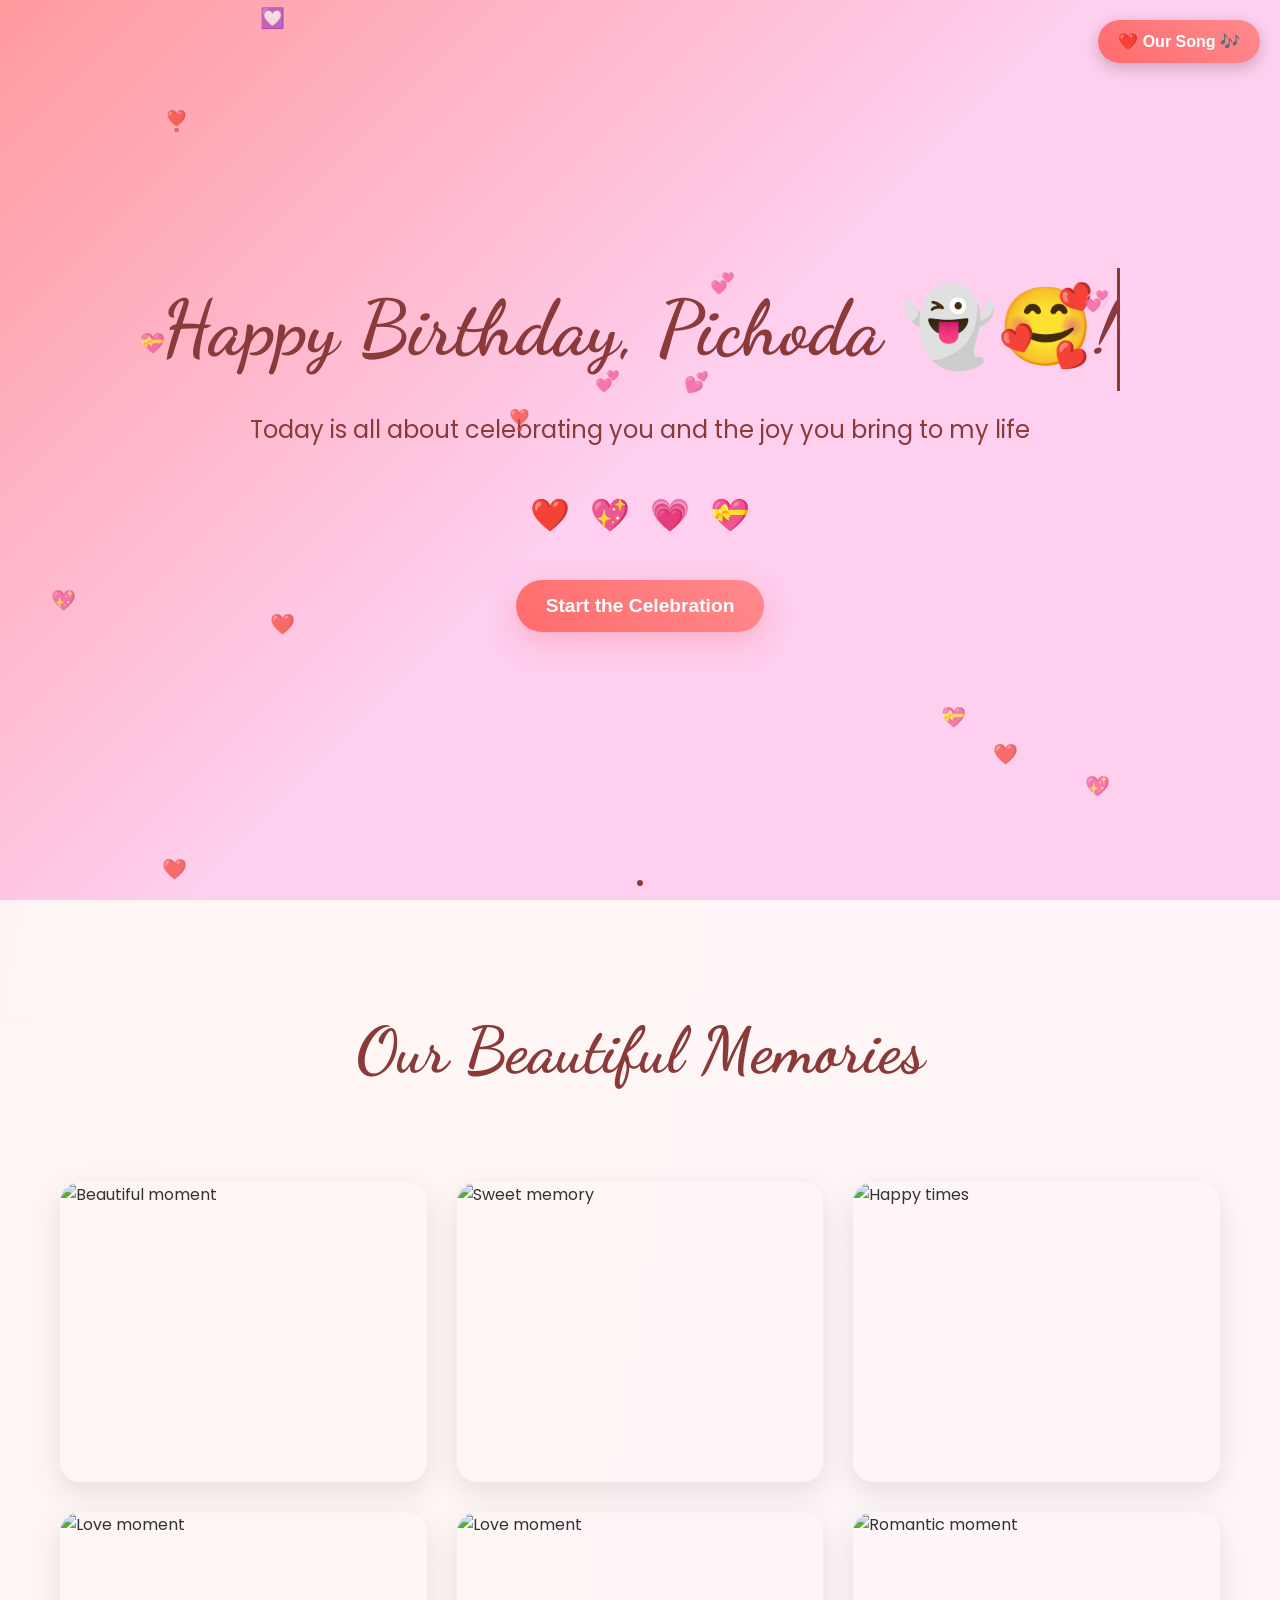
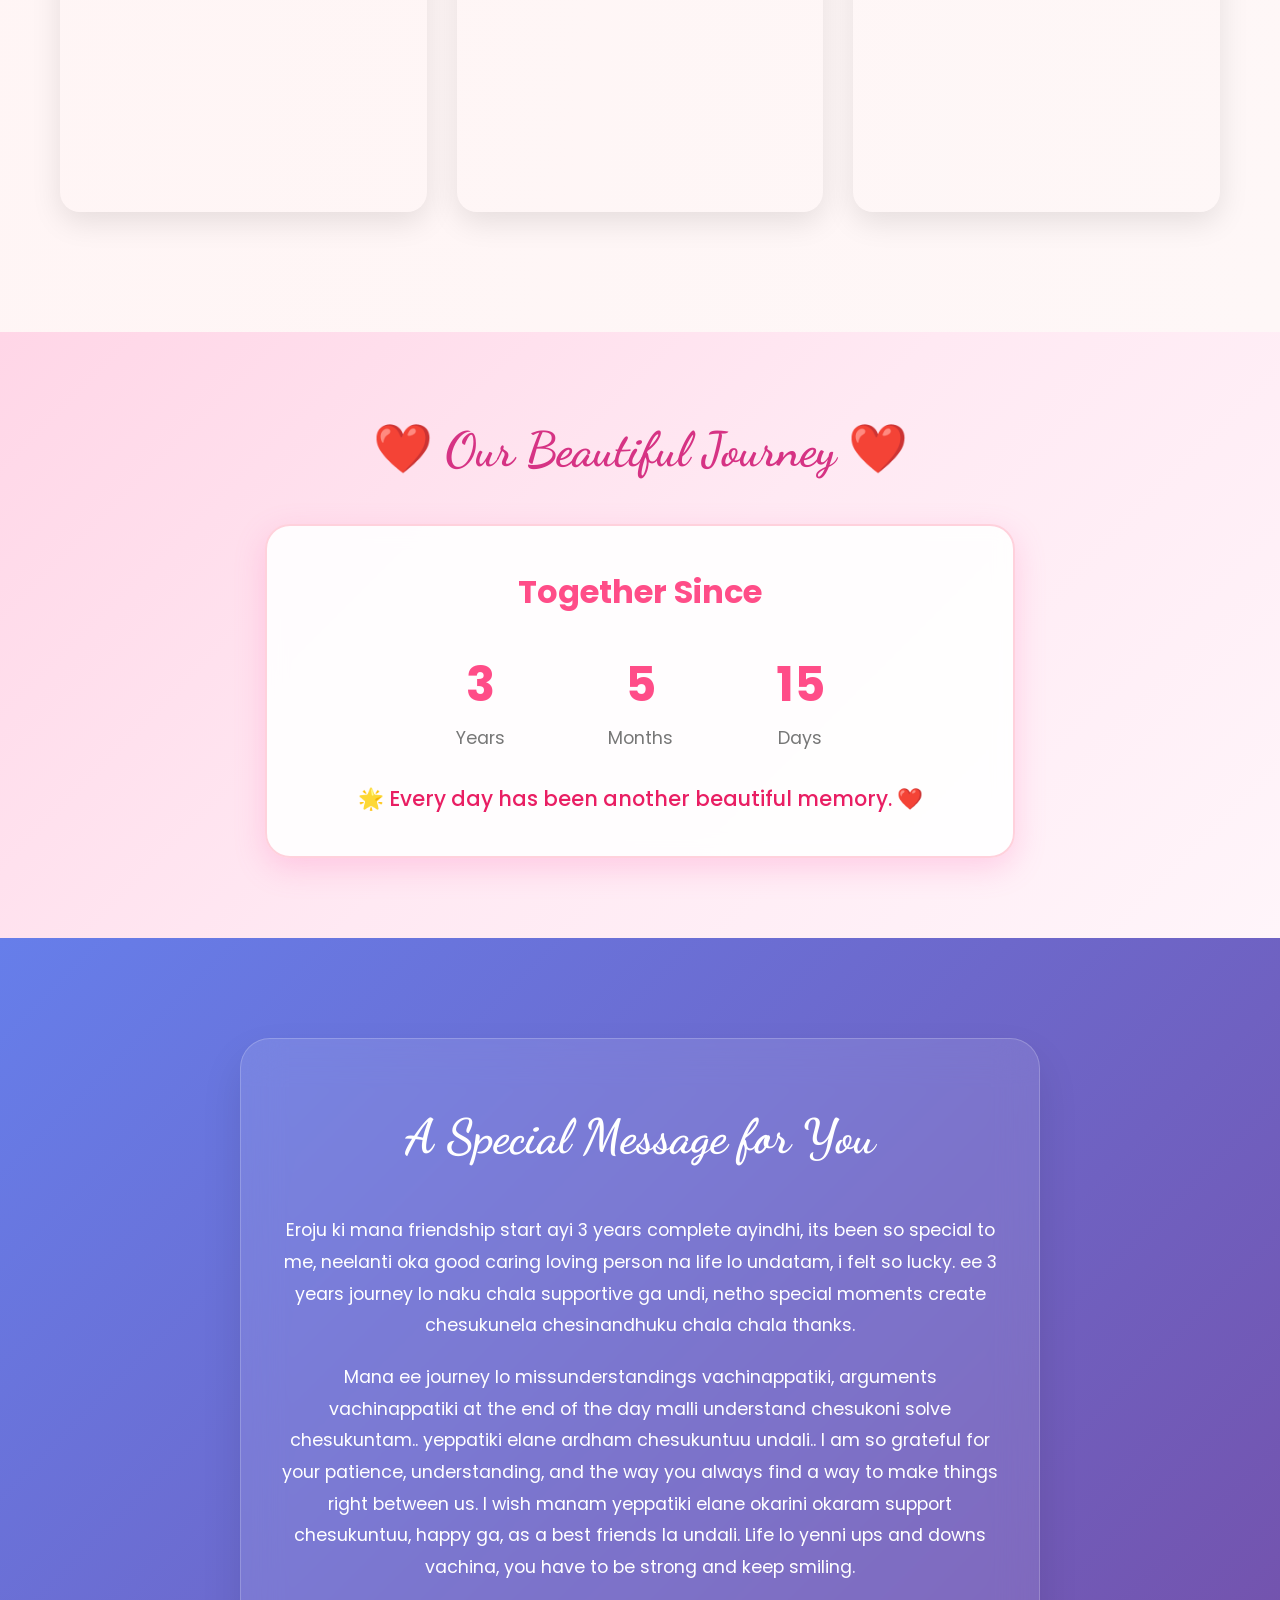
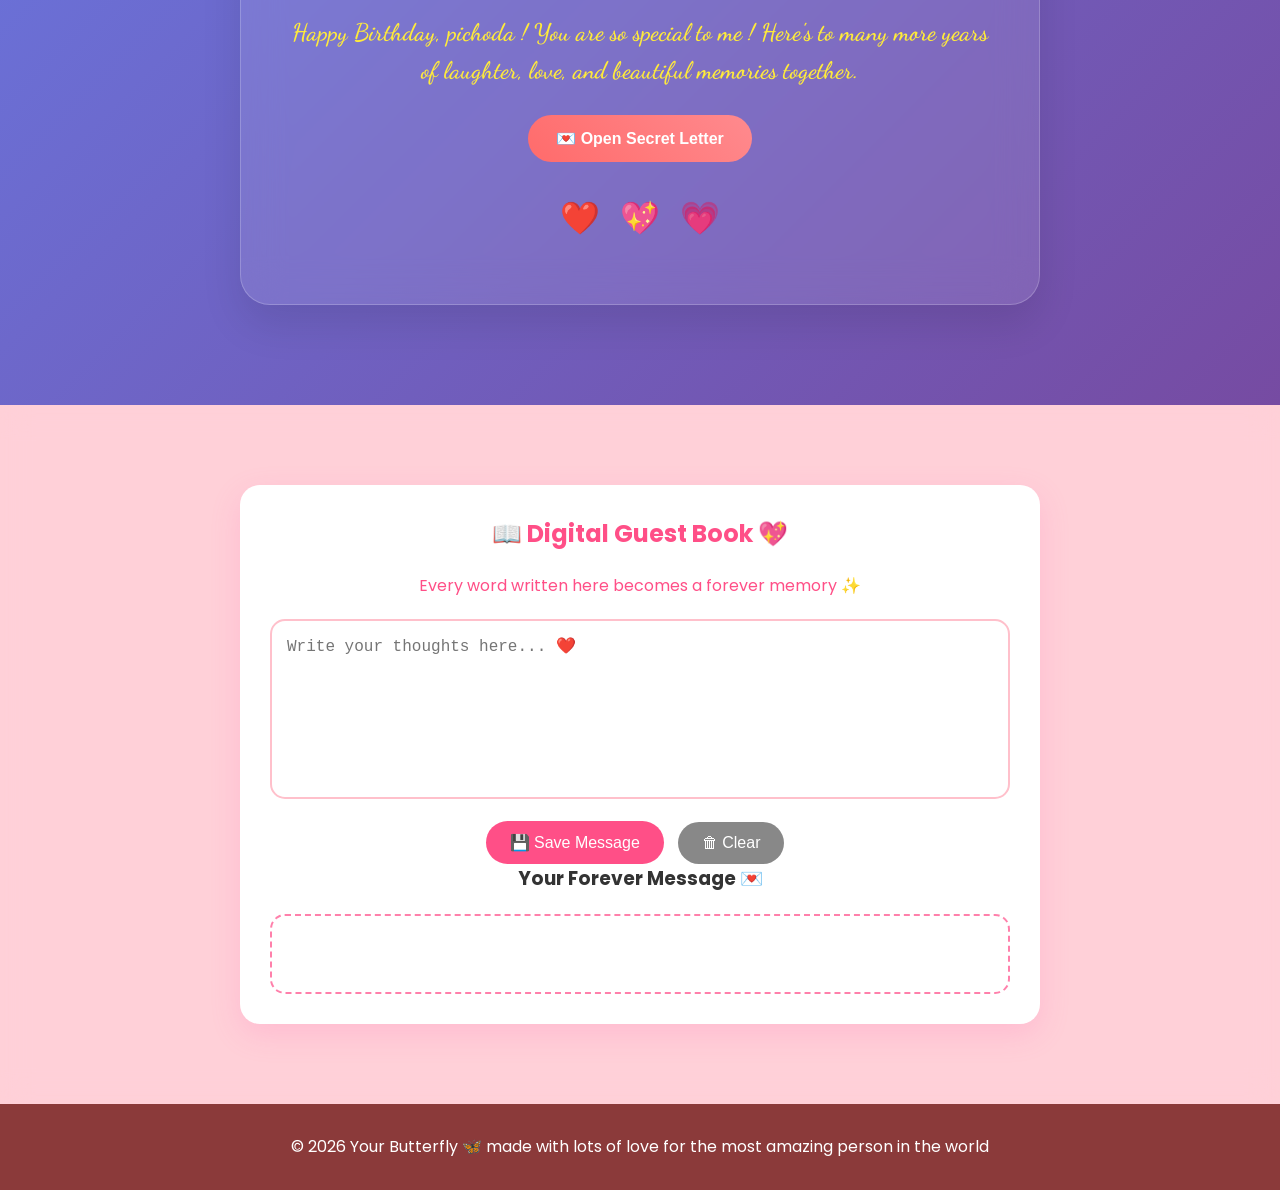
==== index.html @ 1376d2f2 "Update index.html" ====
<!DOCTYPE html>
<html lang="en">

<head>
   <meta charset="UTF-8">
   <meta name="viewport" content="width=device-width, initial-scale=1.0">
   
   <title>Happy Birthday</title>
   <link rel="stylesheet" href="styles.css">
   <link
        href="https://fonts.googleapis.com/css2?family=Dancing+Script:wght@400;600;700&family=Poppins:wght@300;400;500; 600;700&display=swap"
        rel="stylesheet">
        <link rel="icon" href="adwaitlogo.jpg" type="image/jpg">
</head>

<body>
    <!-- Floating Background Particles -->
    <div class="particles" id="particles"></div>

    <!-- Hero Section -->
    <section class="hero" id="hero">
        <div class="hero-content">
            <h1 class="typewriter" id="typewriter">Happy Birthday, Pichoda 👻🥰!</h1>
            <p class="subtitle fade-in">Today is all about celebrating you and the joy you bring to my life</p>
            <div class="floating-hearts">
                <div class="heart">❤️</div>
                <div class="heart">💖</div>
                <div class="heart">💗</div>
                <div class="heart">💝</div>
            </div>
            <button class="cta-button" onclick="scrollToSection('gallery')">
                Start the Celebration
            </button>
        </div>
        <div class="scroll-indicator">
            <div class="scroll-arrow"></div>
        </div>
    </section>

    <!-- Photo Gallery Section -->
    <section class="gallery-section" id="gallery">
        <div class="container">
            <h2 class="section-title">Our Beautiful Memories</h2>
            <div class="gallery-grid">
                <div class="photo-card" data-aos="fade-up" data-delay="100">
                    <div class="photo-container">
                        <img src="images/image_7.png" 
                             alt="Beautiful moment">
                        <div class="photo-overlay">
                            <div class="photo-caption">First Birthday wish and the way our friendship was started 🐵🤍</div>
                            <button class="like-btn" onclick="toggleLike(this)">
                                <span class="heart-icon">🤍</span>
                            </button>
                        </div>
                    </div>
                </div>
                
                <div class="photo-card" data-aos="fade-up" data-delay="200">
                    <div class="photo-container">
                        <img src="images/image_8.png" 
                             alt="Sweet memory">
                        <div class="photo-overlay">
                            <div class="photo-caption">Favorite Butterscotch ice cream with favorite person 🍨💖</div>
                            <button class="like-btn" onclick="toggleLike(this)">
                                <span class="heart-icon">🤍</span>
                            </button>
                        </div>
                    </div>
                </div>

                <div class="photo-card" data-aos="fade-up" data-delay="300">
                    <div class="photo-container">
                        <img src="images/image_3.jpg"
                             alt="Happy times">
                        <div class="photo-overlay">
                            <div class="photo-caption">Mirror capture 📸</div>
                            <button class="like-btn" onclick="toggleLike(this)">
                                <span class="heart-icon">🤍</span>
                            </button>
                        </div>
                    </div>
                </div>

                <div class="photo-card" data-aos="fade-up" data-delay="400">
                    <div class="photo-container">
                        <img src="images/image_5.jpg"
                             alt="Love moment">
                        <div class="photo-overlay">
                            <div class="photo-caption">Second selfie 📸 cheesy smile 😁</div>
                            <button class="like-btn" onclick="toggleLike(this)">
                                <span class="heart-icon">🤍</span>
                            </button>
                        </div>
                    </div>
                </div>
                
                <div class="photo-card" data-aos="fade-up" data-delay="500">
                    <div class="photo-container">
                        <img src="images/image_2.jpg"
                             alt="Love moment">
                        <div class="photo-overlay">
                            <div class="photo-caption">First selfie with favorite animal 🐾😉</div>
                            <button class="like-btn" onclick="toggleLike(this)">
                                <span class="heart-icon">🤍</span>
                            </button>
                        </div>
                    </div>
                </div>

                <div class="photo-card" data-aos="fade-up" data-delay="600">
                    <div class="photo-container">
                        <img src="images/image_6.jpg"
                             alt="Romantic moment">
                        <div class="photo-overlay">
                            <div class="photo-caption">Beautiful moment together 🌹</div>
                            <button class="like-btn" onclick="toggleLike(this)">
                                <span class="heart-icon">🤍</span>
                            </button>
                        </div>
                    </div>
                </div>
            </div>
        </div>
    </section>
    <section class="together-section">
    <h2>❤️ Our Beautiful Journey ❤️</h2>

    <div class="together-card">
        <h3>Together Since</h3>

        <div class="counter">
            <div>
                <span id="years">0</span>
                <p>Years</p>
            </div>

            <div>
                <span id="months">0</span>
                <p>Months</p>
            </div>

            <div>
                <span id="days">0</span>
                <p>Days</p>
            </div>
        </div>

        <p class="since-text">
            🌟 Every day has been another beautiful memory. ❤️
        </p>
    </div>
    </section>

    <!-- Birthday Message Section -->
    <section class="message-section" id="message">
        <div class="container">
            <div class="message-card">
                <h2 class="message-title">A Special Message for You</h2>
                <div class="message-content">
                    <p class="message-text fade-in-text">
                        Eroju ki mana friendship start ayi 3 years complete ayindhi, its been so special to me,
                        neelanti oka good caring loving person na life lo undatam, i felt so lucky.
                        ee 3 years journey lo naku chala supportive ga undi, netho special moments create chesukunela 
                        chesinandhuku chala chala thanks.
                    </p>
                    <p class="message-text fade-in-text">
                        Mana ee journey lo missunderstandings vachinappatiki, arguments vachinappatiki at the end of the day 
                        malli understand chesukoni solve chesukuntam.. yeppatiki elane ardham chesukuntuu undali..
                         I am so grateful for your patience, understanding, and the way you always find a way to make
                          things right between us. 
                        I wish manam yeppatiki elane okarini okaram support chesukuntuu, happy ga, as a best friends la undali.
                        Life lo yenni ups and downs vachina, you have to be strong and keep smiling.
                    </p>
                    <p class="message-signature fade-in-text">
                        Happy Birthday, pichoda ! You are so special to me ! 
                        Here's to many more years of laughter, love, and beautiful memories
                        together.
                    </p>
                </div>
                <button class="secret-btn"
                    onclick="window.location.href='letter.html'">
                     💌 Open Secret Letter
                </button>
                <div class="message-hearts">
                    <span class="heart-animation">❤️</span>
                    <span class="heart-animation">💖</span>
                    <span class="heart-animation">💗</span>
                </div>
            </div>
        </div>
    </section>
      <section class="guestbook-section">
        <div class="guestbook-card">
            <h2>📖 Digital Guest Book 💖</h2>
            <p style="margin-top:20px; color:#ff4f87;">
               Every word written here becomes a forever memory ✨
            </p>

        <textarea
            id="guestMessage"
            placeholder="Write your thoughts here... ❤️"
        ></textarea>

        <br>

        <button class="save-btn" onclick="saveGuestBook()">
            💾 Save Message
        </button>

        <button class="clear-btn" onclick="clearGuestBook()">
            🗑 Clear
        </button>

        <h3>Your Forever Message 💌</h3>

        <div id="savedMessage"></div>
        </div>
    </section>
    <!-- Footer-->
    <footer class="footer">
        <div class="container">
            <p>&copy; 2026 Your Butterfly 🦋 made with lots of love for the most amazing person in the world</p>
        </div>
    </footer>

    <script src="script.js"></script>
</body>
<!-- Background Music -->
<audio id="birthdaySong" loop>
    <source src="song_1.mp3" type="audio/mpeg">
    Your browser does not support audio.
</audio>

<!-- Music Toggle Button -->
<button id="musicBtn" class="music-btn">
    ❤️ Our Song 🎶
</button>
</html>
---- styles.css ----
body {
    background: pink !important;
}

* {
    margin: 0;
    padding: 0;
    box-sizing: border-box;
}

body {
    font-family: 'Poppins', sans-serif;
    line-height: 1.6;
    color: #333;
    overflow-x: hidden;
    scroll-behavior: smooth;
}

/* Background Particles */
.particles {
    position: fixed;
    top: 0;
    left: 0;
    width: 100%;
    height: 100%;
    pointer-events: none;
    z-index: 1;
}

.particle {
    position: absolute;
    font-size: 20px;
    opacity: 0.7;
    animation: float 6s ease-in-out infinite;
}

@keyframes float {
    
    0%,
    100% {
        transform: translateY(0px) rotate(0deg); 
    }
    25% {
        transform: translateY(-20px) rotate(5deg); 
    }
    50% {
        transform: translateY(-10px) rotate(-5deg); 
    }
    75% {
        transform: translateY(-30px) rotate(3deg); 
    }
}

/* Hero Section */
.hero {
    min-height: 100vh;
    background: linear-gradient(135deg, #ff9a9e 0%, #fecfef 50%, #fecfef 100%);
    display: flex;
    align-items: center;
    justify-content: center;
    position: relative;
    overflow: hidden;
}

.hero-content {
    text-align: center;
    z-index: 2;
    position: relative;
    padding: 0 20px;
}

.typewriter {
    font-family: 'Dancing Script', cursive;
    font-size: clamp(2.5rem, 6vw, 5rem);
    font-weight: 700;
    color: #8b3a3a;
    margin-bottom: 20px;
    white-space: nowrap;
    overflow: hidden;
    border-right: 3px solid #8b3a3a;
    animation: typewriter 4s steps(26)  1s forwards, blink 1s infinite;
    width: 0;
}

@keyframes typewriter {
    to {
        width: 100%;
    }
}

@keyframes blink {
    0%,
    50% {
        border-color: #8b3a3a;
    }

    51%,
    100% {
        border-color: transparent;
    }
}

.subtitle {
    font-size: clamp(1.1rem, 2.5vw, 1.5rem);
    color: #8b3a3a;
    margin-bottom: 40px;
    opacity: 0;
    animation: fadeInUp 1s ease 3s forwards;
}

.floating-hearts {
    display: flex;
    justify-content: center;
    gap: 20px;
    margin: 40px 0;
    opacity: 0;
    animation: fadeInUp 1s ease 4s forwards;
}

.heart {
    font-size: 2rem;
    animation: bounce 1s ease-in-out infinite;
}

.heart:nth-child(1) {
    animation-delay: 0s;
}

.heart:nth-child(2) {
    animation-delay: 0.2s;
}

.heart:nth-child(3) {
    animation-delay: 0.4s;
}

.heart:nth-child(4) {
    animation-delay: 0.6s;
}

.heart:nth-child(5) {
    animation-delay: 0.8s;
}

@keyframes bounce {
    
    0%,
    20%,
    50%,
    80%,
    100% {
        transform: translateY(0);
    }
    40% {
        transform: translateY(-20px);
    }
    60% {
        transform: translateY(-10px);
    }
}

.cta-button {
    background: linear-gradient(45deg, #ff6b6b, #ff8a8e);
    color: #fff;
    border: none;
    padding: 15px 30px;
    font-size: 1.2rem;
    font-weight: 600;
    border-radius: 50px;
    cursor: pointer;
    transition: all 0.3s ease;
    box-shadow: 0 10px 30px rgba(255, 107, 107, 0.3);
    opacity: 0;
    animation: fadeInUp 1s ease 5s forwards;
}

.cta-button:hover {
    transform: translateY(-5px);
    box-shadow: 0 15px 40px rgba(255, 107, 107, 0.4);
    background: linear-gradient(45deg, #ff5555, #ff7777);
}

.scroll-indicator {
    position: absolute;
    bottom: 20px;
    left: 50%;
    transform: translateX(-50%);
    opacity: 0;
    animation: fadeInUp 1s ease 6s forwards;
}

.scroll-arrow::before {
    content: '';
    position: absolute;
    top: 0;
    left: 50%;
    transform: translateX(-50%);
    width: 6px;
    height: 6px;
    background: #8b3a3a;
    border-radius: 50%;
    animation: scrollDot 2s ease-in-out infinite;
}

@keyframes scrollDot {
    0% {
        top: 8px;
        opacity: 1;
    }
    100% {
        top: 32px;
        opacity: 0;
    }
}

/* Gallery Section */
.gallery-section {
    padding: 100px 0;
    background: linear-gradient(100deg, #fff5f5, #fef7f7 100%);
}

.container {
    max-width: 1200px;
    margin: 0 auto;
    padding: 0 20px;
}

.section-title {
    font-family: 'Dancing Script', cursive;
    font-size: clamp(2.5rem, 5vw, 4rem);
    color: #8b3a3a;
    text-align: center;
    margin-bottom: 60px;
    opacity: 0;
    transform: translateY(50px);
    transition: all 0.6s ease;
}

.section-title.aos-animate {
    opacity: 1;
    transform: translateY(0);
}

.gallery-grid {
    display: grid;
    grid-template-columns: repeat(auto-fit, minmax(300px, 1fr));
    gap: 30px;
    padding: 20px 0;
}

.photo-card {
    opacity: 0;
    transform: translateY(50px);
    transition: all 0.6s ease;
    border-radius: 20px;
    overflow: hidden;
    box-shadow: 0 10px 30px rgba(0, 0, 0, 0.1);
}

.photo-card.aos-animate {
    opacity: 1;
    transform: translateY(0);
}

.photo-container {
    position: relative;
    overflow: hidden;
    border-radius: 20px;
    height: 300px;
}

.photo-container img {
    width: 100%;
    height: 100%;
    object-fit: cover;
    transition: transform 0.5s ease;
}

.photo-container:hover img {
    transform: scale(1.1) rotate(20deg);
}

.photo-overlay {
    position: absolute;
    top: 0;
    left: 0;
    right: 0;
    bottom: 0;
    background: linear-gradient(to bottom, transparent 0%, rgba(0, 0, 0, 0.7) 100%);
    display: flex;
    flex-direction: column;
    justify-content: flex-end;
    padding: 20px;
    opacity: 0;
    transition: opacity 0.3s ease;
}

.photo-container:hover .photo-overlay {
    opacity: 1;
}

.photo-caption {
    color: #fff;
    font-size: 1.1rem;
    font-weight: 500;
    margin-bottom: 10px;
    transform: translateY(20px);
    transition: transform 0.3s ease;
}
.photo-container:hover .photo-caption {
    transform: translateY(0);
}

.like-btn {
    background: none;
    border: none;
    color: #fff;
    font-size: 1.5rem;
    cursor: pointer;
    align-self: flex-end;
    transition: transform 0.3s ease;
}

.like-btn:hover {
    transform: scale(1.2);
}

.like-btn.liked .heart-icon {
    color: #ff6b6b;
}

/* message section */
.message-section {
    padding: 100px 0;
    background: linear-gradient(135deg, #667eea 0%, #764ba2 100%);
    color: #fff;
}

.message-card {
    background: rgba(255, 255, 255, 0.1);
    backdrop-filter: blur(20px);
    border-radius: 30px;
    padding: 60px 40px;
    box-shadow: 0 20px 40px rgba(0, 0, 0, 0.1);
    border: 1px solid rgba(255, 255, 255, 0.2);
    text-align: center;
    max-width: 800px;
    margin: 0 auto;
}

.message-title {
    font-family: 'Dancing Script', cursive;
    font-size: clamp(2rem, 4vw, 3rem);
    margin-bottom: 40px;
    color: #fff;
}
    
.message-text {
    font-size: 1.1rem;
    line-height: 1.8;
    margin-bottom: 20px;
    opacity: 0;
    transform: translateY(30px);
    transition: all 0.6s ease;
}

.message-text.fade-in-animate {
    opacity: 1;
    transform: translateY(0);
}

.message-signature {
    font-family: 'Dancing Script', cursive;
    font-size: 1.5rem;
    font-weight: 600;
    margin-top: 30px;
    color: #ffeb3b;
}

.message-hearts {
    margin-top: 30px;
    display: flex;
    justify-content: center;
    gap: 20px;
}

.heart-animation {
    font-size: 2rem;
    animation: heartBeat 1.5s ease-in-out infinite;
}

.heart-animation:nth-child(1) {
    animation-delay: 0s;
}

.heart-animation:nth-child(2) {
    animation-delay: 0.3s;
}

.heart-animation:nth-child(3) {
    animation-delay: 0.6s;
}

@keyframes heartBeat {
    0%,
    100% {
        transform: scale(1);
    }
    25% {
        transform: scale(1.2);
    }
    50% {
        transform: scale(1.1);
    }
}

/* Footer */
.footer {
    background: #8b3a3a;
    color: #fff;
    text-align: center;
    padding: 30px 0;
}

/* Fade In Animation */
.fade-in {
    opacity: 0;
    animation: fadeInUp 1s ease forwards;
}
@keyframes fadeInUp {
    from {
        opacity: 0;
        transform: translateY(30px);
    }
    to {
        opacity: 1;
        transform: translateY(0);
    }
}

/* Responsive */
@media (max-width: 768px) {
    .typewriter {
        white-space: normal;
        border-right: none;
        animation: none;
        width: auto;
    }

    .gallery-grid {
        grid-template-columns: 1fr;
        gap: 20px;
    }

    .photo-container {
        height: 250px;
    }

    .message-card {
        padding: 40px 20px;
        margin: 0 20px;
    }

    .floating-hearts {
        flex-wrap: wrap;
        gap: 10px;
    }

    .heart {
        font-size: 1.5rem;
    }
}

@media (max-width: 480px) {
    .hero-content {
        padding: 0 15px;
    }

    .cta-button {
        padding: 12px 24px;
        font-size: 1rem;
    }

    .section-title {
        margin-bottom: 40px;
    }
}

/* Music Button */
.music-btn {
    position: fixed;
    top: 20px;
    right: 20px;
    z-index: 9999;

    background: linear-gradient(45deg, #ff6b6b, #ff8a8e);
    color: white;
    border: none;
    padding: 12px 20px;
    border-radius: 30px;
    cursor: pointer;
    font-size: 16px;
    font-weight: 600;

    box-shadow: 0 5px 15px rgba(0,0,0,0.2);
    transition: 0.3s;
}

.music-btn:hover {
    transform: scale(1.05);
}

.secret-btn {
    margin-top: 25px;
    padding: 14px 28px;
    border: none;
    border-radius: 50px;
    background: linear-gradient(45deg, #ff6b6b, #ff8a8e);
    color: white;
    font-size: 1rem;
    font-weight: 600;
    cursor: pointer;
    transition: all 0.3s ease;
}

.secret-btn:hover {
    transform: translateY(-3px);
    box-shadow: 0 10px 20px rgba(255, 107, 107, 0.4);
}

.together-section{
    padding:80px 20px;
    background:linear-gradient(135deg,#ffd6e7,#ffe9f3,#fff5fa);
    text-align:center;
}

.together-section h2{
    font-family:'Dancing Script',cursive;
    font-size:3rem;
    color:#d63384;
    margin-bottom:35px;
}

.together-card{
    max-width:750px;
    margin:auto;
    background:rgba(255,255,255,0.9);
    backdrop-filter:blur(10px);
    padding:40px;
    border-radius:25px;
    box-shadow:0 10px 30px rgba(255,105,180,.25);
    border:2px solid #ffd1dc;
}

.together-card h3{
    font-size:2rem;
    color:#ff4d88;
    margin-bottom:30px;
}

.counter{
    display:flex;
    justify-content:center;
    gap:40px;
    flex-wrap:wrap;
}

.counter div{
    min-width:120px;
}

.counter span{
    display:block;
    font-size:3rem;
    font-weight:bold;
    color:#ff4d88;
}

.counter p{
    color:#777;
    font-size:1.1rem;
}

.since-text{
    margin-top:30px;
    font-size:1.3rem;
    color:#e91e63;
    font-weight:500;
}

.guestbook-section{
    padding:80px 20px;
    background:rgba(255,255,255,0.25);
    backdrop-filter: blur(15px);
    border: 1px sloid rgba(255,255,255,0.3);
    display:flex;
    justify-content:center;
}

.guestbook-card{
    max-width:800px;
    width:90%;
    margin: auto;
    background:white;
    padding:30px;
    border-radius:20px;
    text-align:center;
    box-shadow:0 10px 30px rgba(255,105,180,.2);
}

.guestbook-card h2{
    color:#ff4f87;
    margin-bottom:10px;
}

.guestbook-card p{
    color:#666;
}

#guestMessage{
    width:100%;
    height:180px;
    margin-top:20px;
    padding:15px;
    border-radius:15px;
    border:2px solid pink;
    resize:none;
    font-size:16px;
    outline:none;
}

.save-btn,
.clear-btn{
    margin-top:15px;
    padding:12px 24px;
    border:none;
    border-radius:30px;
    cursor:pointer;
    font-size:16px;
    margin-right:10px;
    transition:.3s;
}

.save-btn{
    background:#ff4f87;
    color:white;
}

.save-btn:hover{
    transform:scale(1.05);
}

.clear-btn{
    background:#888;
    color:white;
}

.clear-btn:hover{
    transform:scale(1.05);
}

#savedMessage{
    margin-top:20px;
    background: white;
    border-radius:15px;
    border: 2px dashed #ff80ab;
    padding:20px;
    min-height:80px;
    white-space:pre-wrap;
    color:#ff4081;
    font-size: 18px;
}
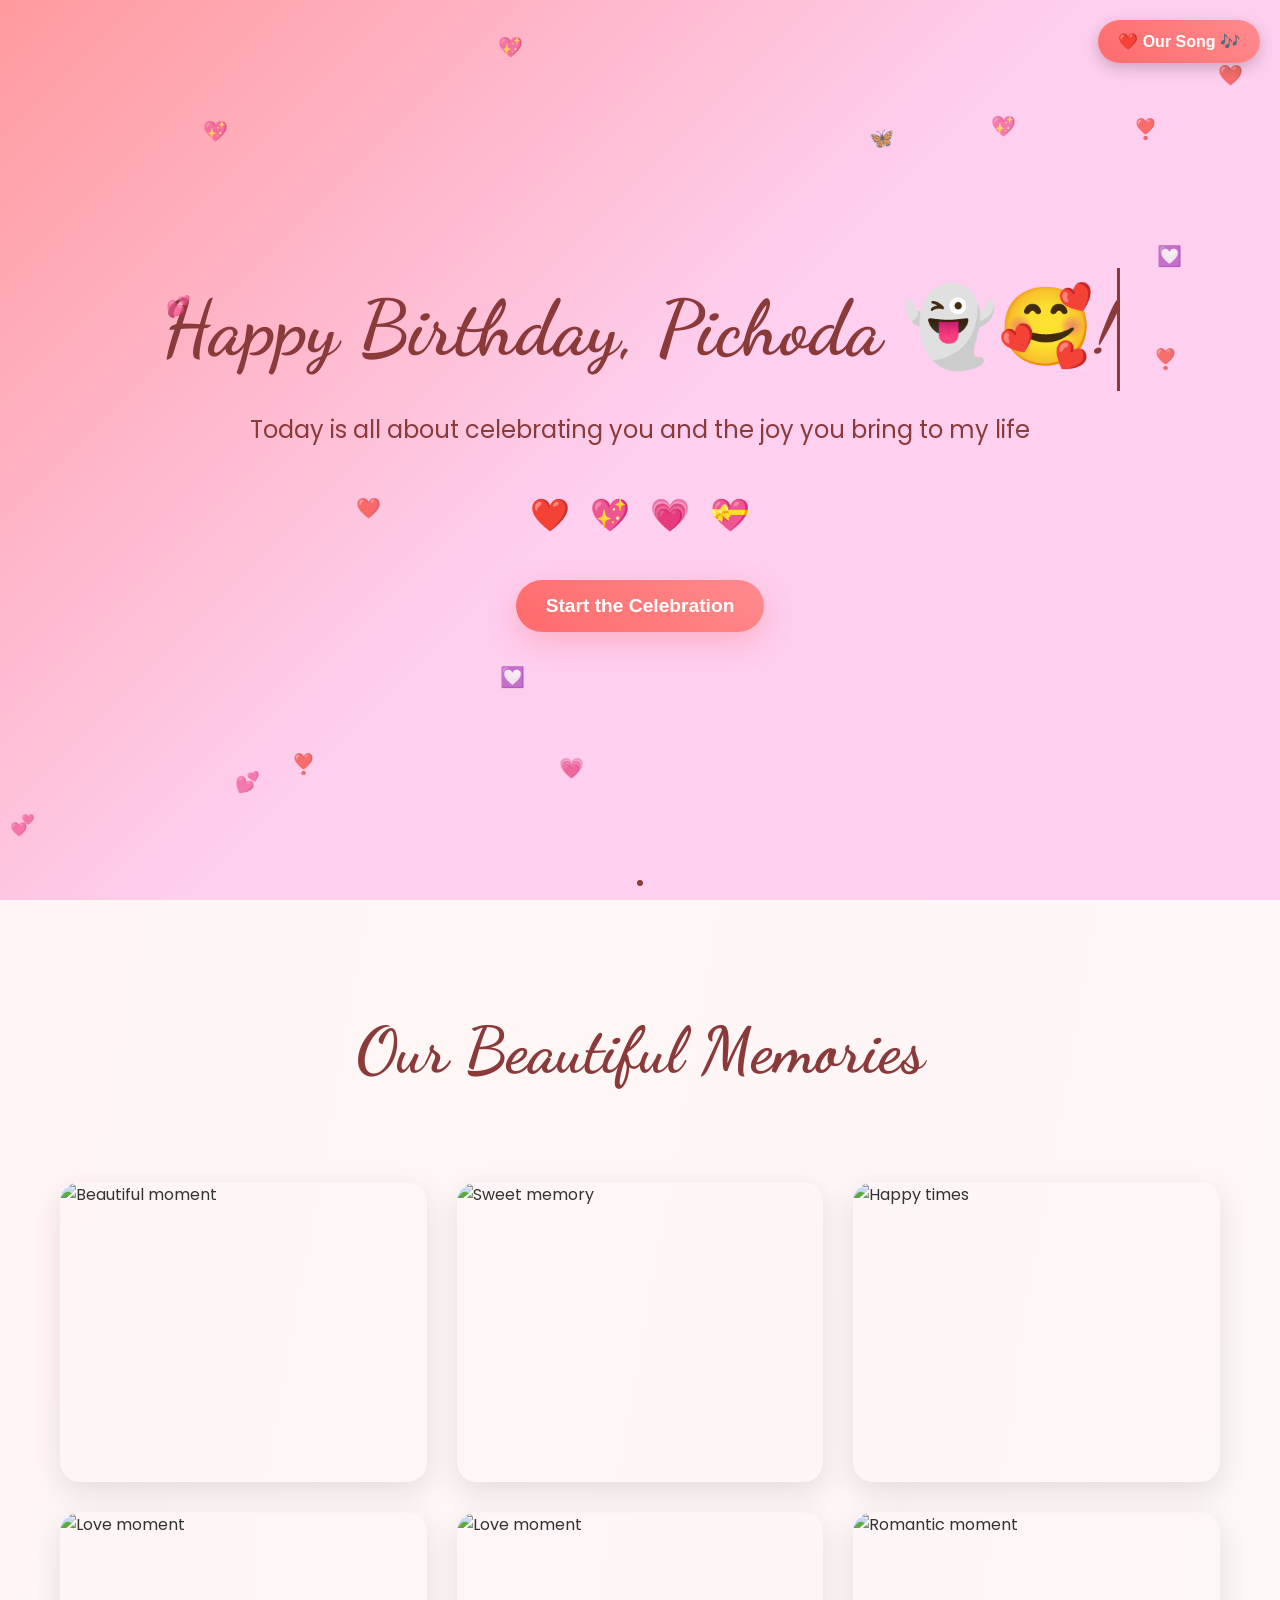
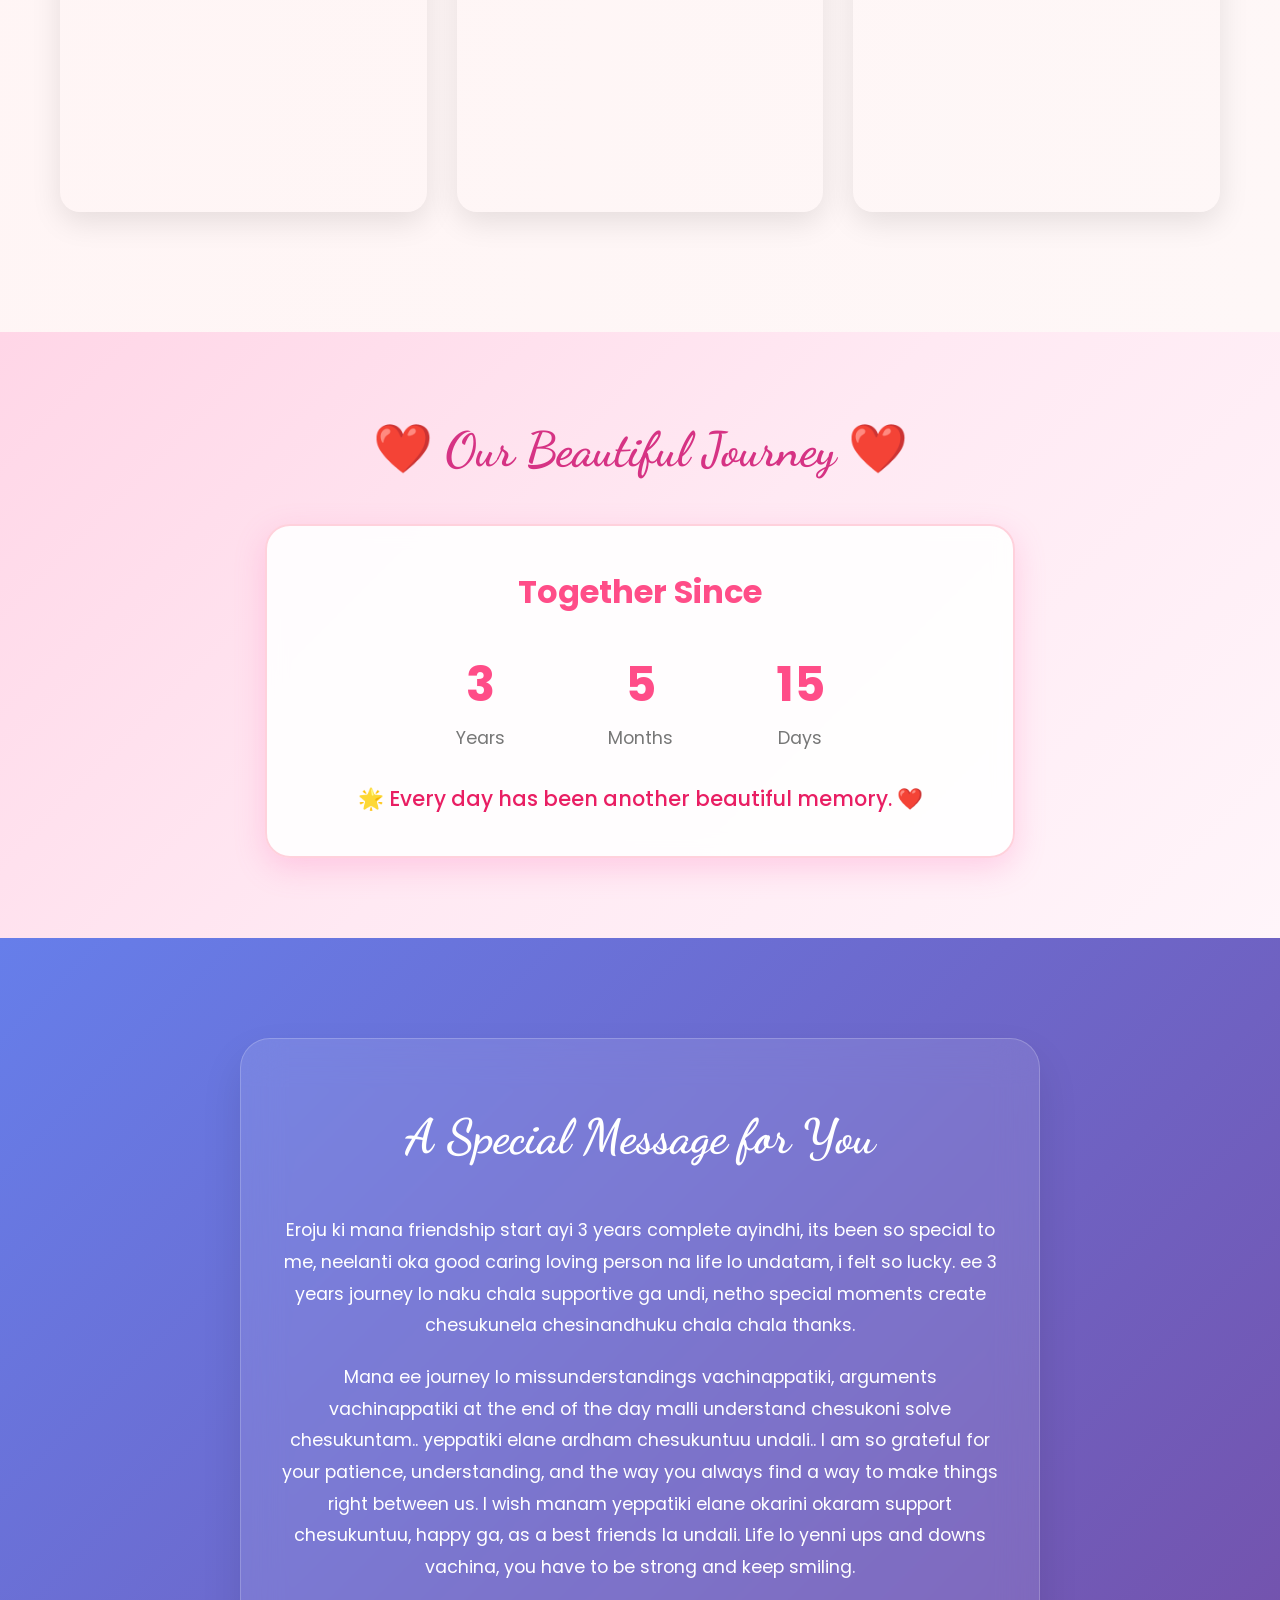
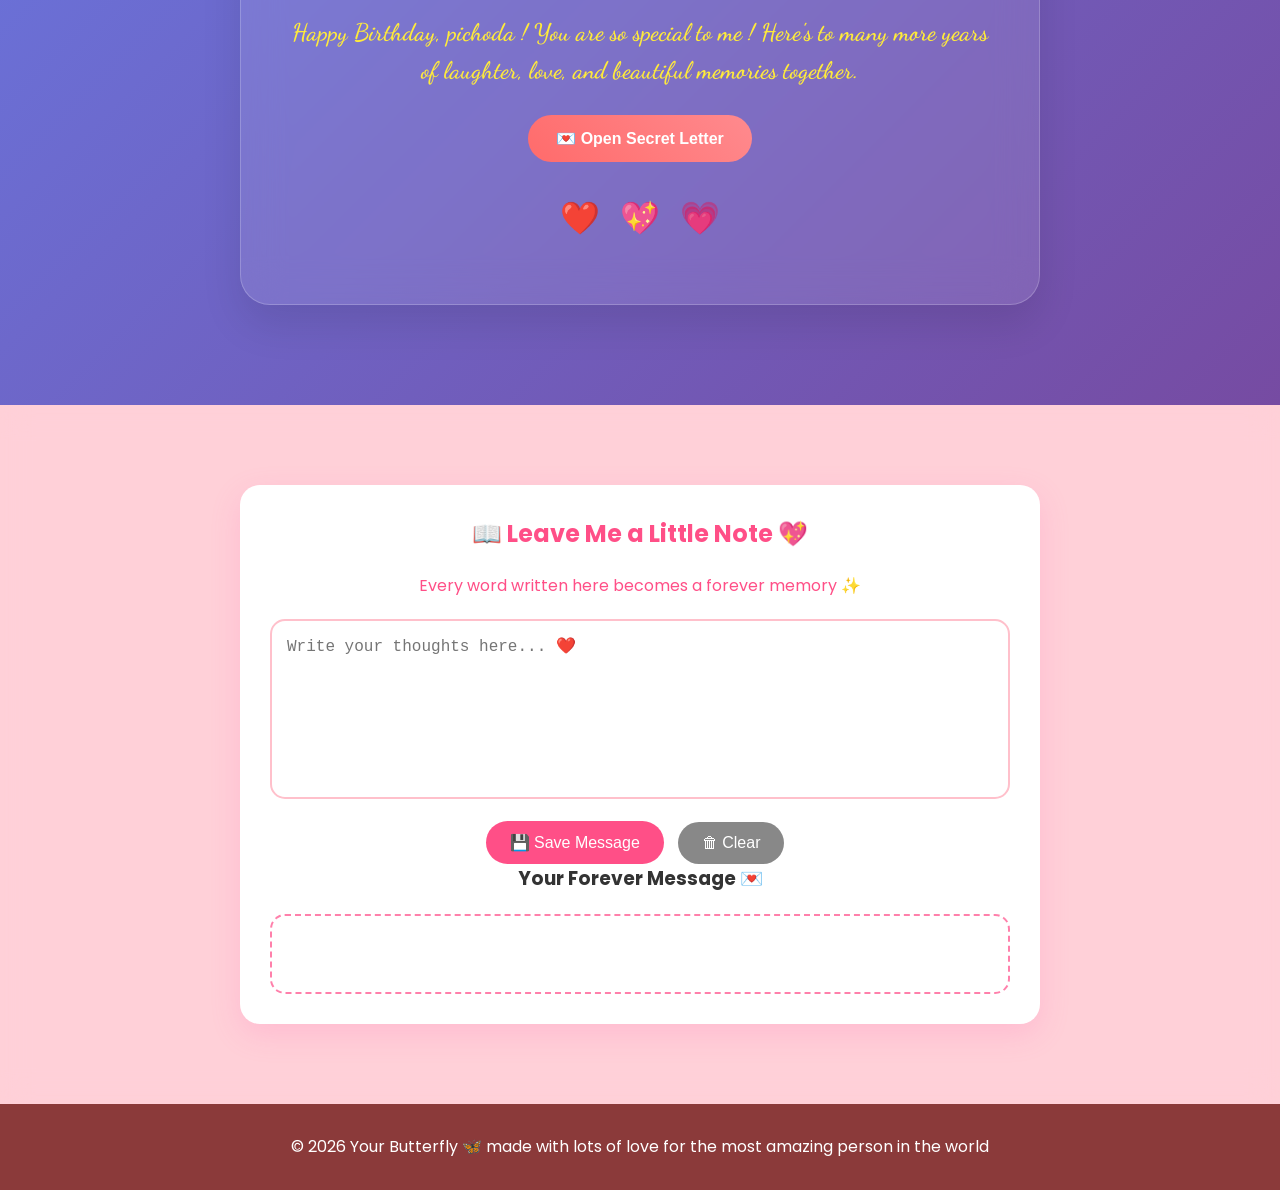
==== commit 76d14379: "Fix HTML formatting and structure" ====
--- a/index.html
+++ b/index.html
@@ -191,7 +191,7 @@
     </section>
       <section class="guestbook-section">
         <div class="guestbook-card">
-            <h2>📖 Digital Guest Book 💖</h2>
+            <h2>📖 Leave Me a Little Note 💖</h2>
             <p style="margin-top:20px; color:#ff4f87;">
                Every word written here becomes a forever memory ✨
             </p>
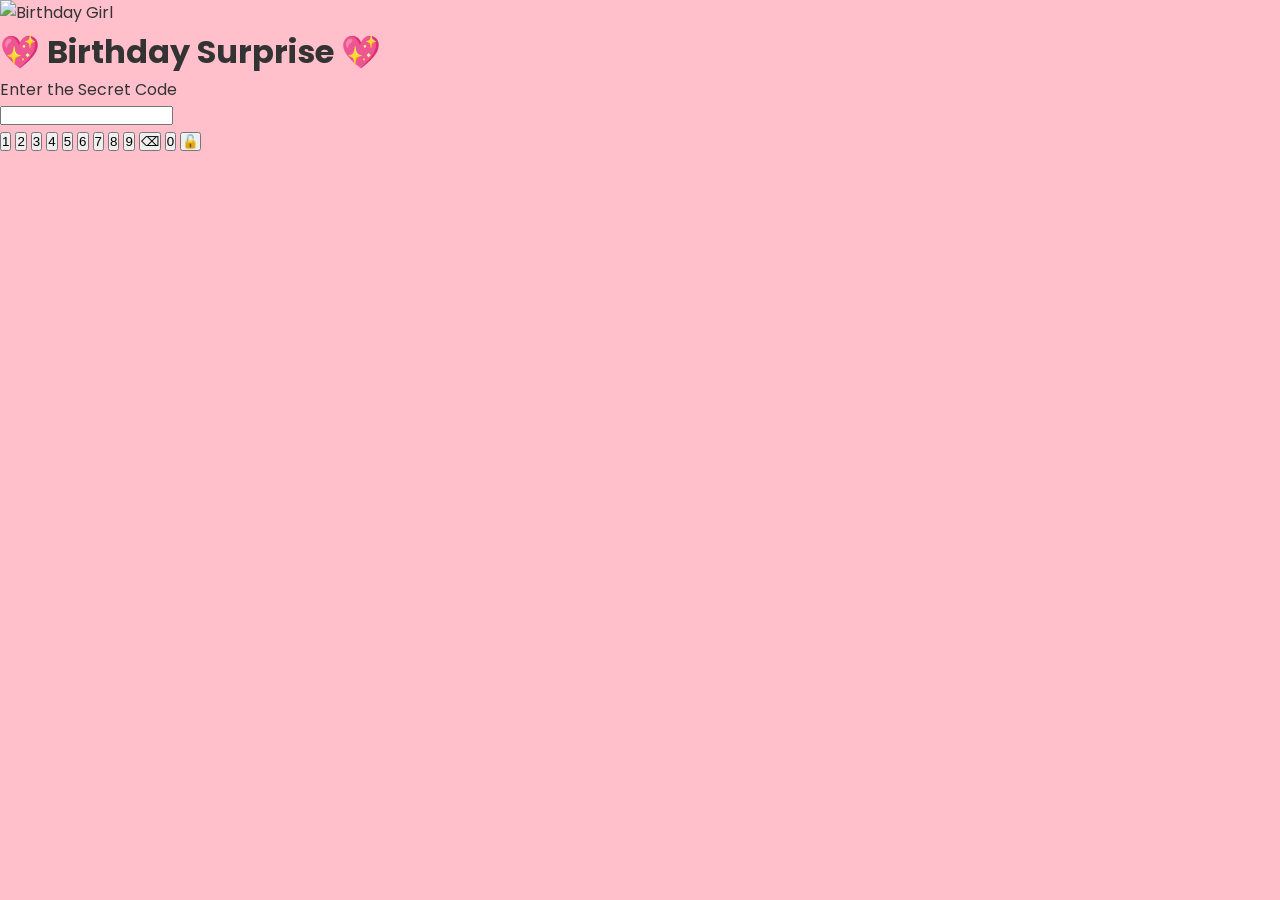
==== commit b67ab40a: "Implement lock screen for birthday surprise Added a lock screen feature with a secret code input for" ====
--- a/index.html
+++ b/index.html
@@ -14,6 +14,50 @@
 </head>
 
 <body>
+   <div id="lockScreen">
+    <!-- Lock Screen Content Here -->
+      <div class="lock-container">
+
+    <div class="lock-photo">
+        <img src="images/image_7.png" alt="Birthday Girl">
+    </div>
+
+    <div class="lock-box">
+
+        <h1>💖 Birthday Surprise 💖</h1>
+
+        <p>Enter the Secret Code</p>
+
+        <input type="password" id="pinDisplay" readonly>
+
+        <div class="keypad">
+
+            <button onclick="addNumber('1')">1</button>
+            <button onclick="addNumber('2')">2</button>
+            <button onclick="addNumber('3')">3</button>
+
+            <button onclick="addNumber('4')">4</button>
+            <button onclick="addNumber('5')">5</button>
+            <button onclick="addNumber('6')">6</button>
+
+            <button onclick="addNumber('7')">7</button>
+            <button onclick="addNumber('8')">8</button>
+            <button onclick="addNumber('9')">9</button>
+
+            <button onclick="clearPin()">⌫</button>
+            <button onclick="addNumber('0')">0</button>
+            <button onclick="checkPin()">🔓</button>
+
+        </div>
+
+        <p id="pinMessage"></p>
+
+    </div>
+
+</div>
+   </div>
+
+   <div id="mainContent" style="display:none;">
     <!-- Floating Background Particles -->
     <div class="particles" id="particles"></div>
 
@@ -224,7 +268,7 @@
     </footer>
 
     <script src="script.js"></script>
-</body>
+
 <!-- Background Music -->
 <audio id="birthdaySong" loop>
     <source src="song_1.mp3" type="audio/mpeg">
@@ -235,4 +279,6 @@
 <button id="musicBtn" class="music-btn">
     ❤️ Our Song 🎶
 </button>
+   </div>
+</body>
 </html>
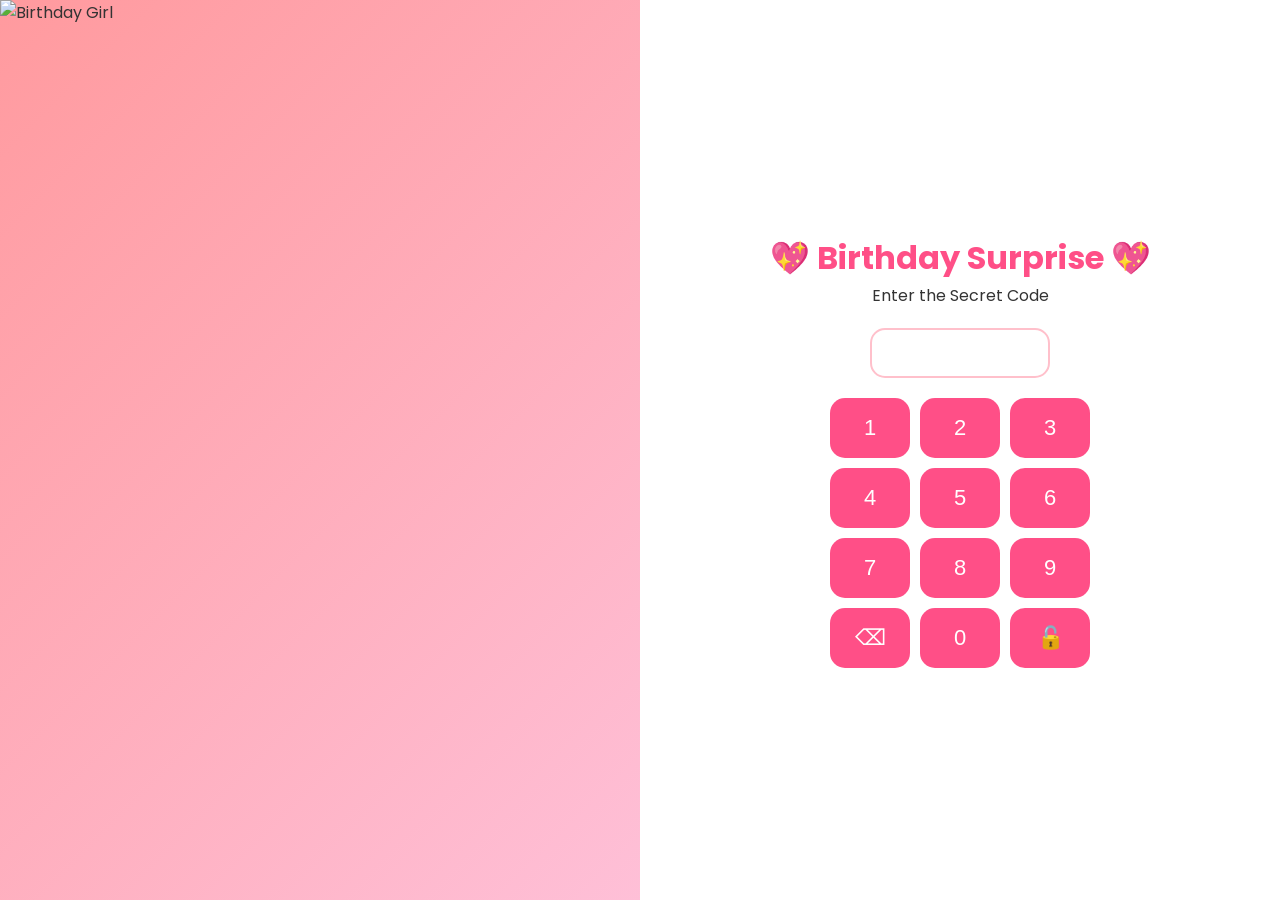
==== commit a45913af: "Update index.html" ====
--- a/index.html
+++ b/index.html
@@ -14,6 +14,7 @@
 </head>
 
 <body>
+   <button onclick="alert('Working')">Test</button>
    <div id="lockScreen">
     <!-- Lock Screen Content Here -->
       <div class="lock-container">
--- a/styles.css
+++ b/styles.css
@@ -670,3 +670,68 @@
     color:#ff4081;
     font-size: 18px;
 }
+
+#lockScreen{
+    position:fixed;
+    inset:0;
+    z-index:9999;
+    background:linear-gradient(135deg,#ff9a9e,#fecfef);
+}
+
+.lock-container{
+    height:100vh;
+    display:flex;
+}
+
+.lock-photo{
+    flex:1;
+}
+
+.lock-photo img{
+    width:100%;
+    height:100%;
+    object-fit:cover;
+}
+
+.lock-box{
+    flex:1;
+    display:flex;
+    flex-direction:column;
+    justify-content:center;
+    align-items:center;
+    background:white;
+}
+
+.lock-box h1{
+    color:#ff4f87;
+}
+
+#pinDisplay{
+    width:180px;
+    height:50px;
+    text-align:center;
+    font-size:24px;
+    margin:20px;
+    border-radius:15px;
+    border:2px solid pink;
+}
+
+.keypad{
+    display:grid;
+    grid-template-columns:repeat(3,80px);
+    gap:10px;
+}
+
+.keypad button{
+    height:60px;
+    border:none;
+    border-radius:15px;
+    background:#ff4f87;
+    color:white;
+    font-size:22px;
+    cursor:pointer;
+}
+
+.keypad button:hover{
+    transform:scale(1.05);
+}
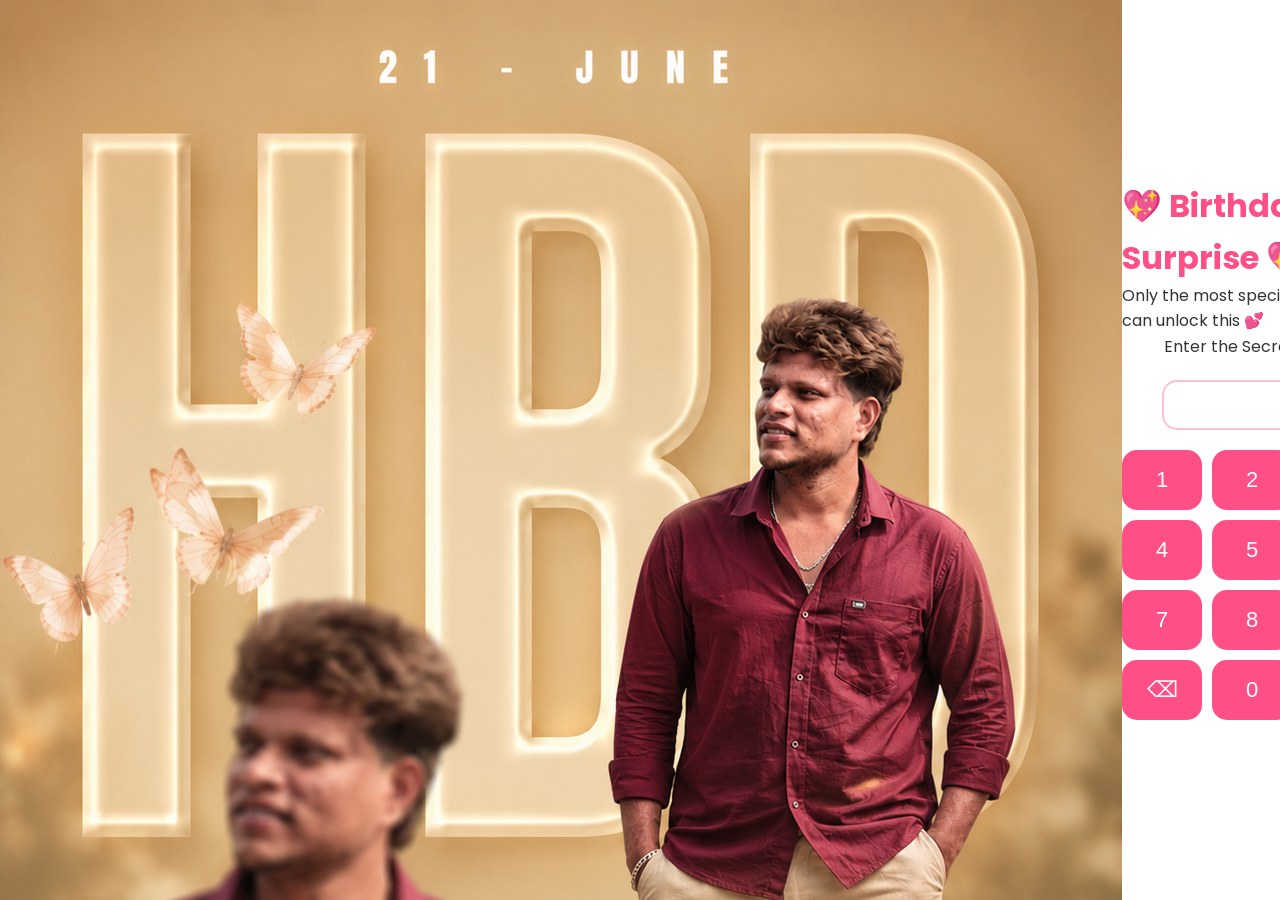
==== commit f8e798dd: "Replace birthday girl photo with birthday boy photo" ====
--- a/index.html
+++ b/index.html
@@ -14,18 +14,18 @@
 </head>
 
 <body>
-   <button onclick="alert('Working')">Test</button>
    <div id="lockScreen">
     <!-- Lock Screen Content Here -->
       <div class="lock-container">
 
-    <div class="lock-photo">
-        <img src="images/image_7.png" alt="Birthday Girl">
+    <div class="profile-photo">
+        <img src="images/img.png" alt="Birthday Boy">
     </div>
 
     <div class="lock-box">
 
         <h1>💖 Birthday Surprise 💖</h1>
+        <p>Only the most special person can unlock this 💕</p>
 
         <p>Enter the Secret Code</p>
 
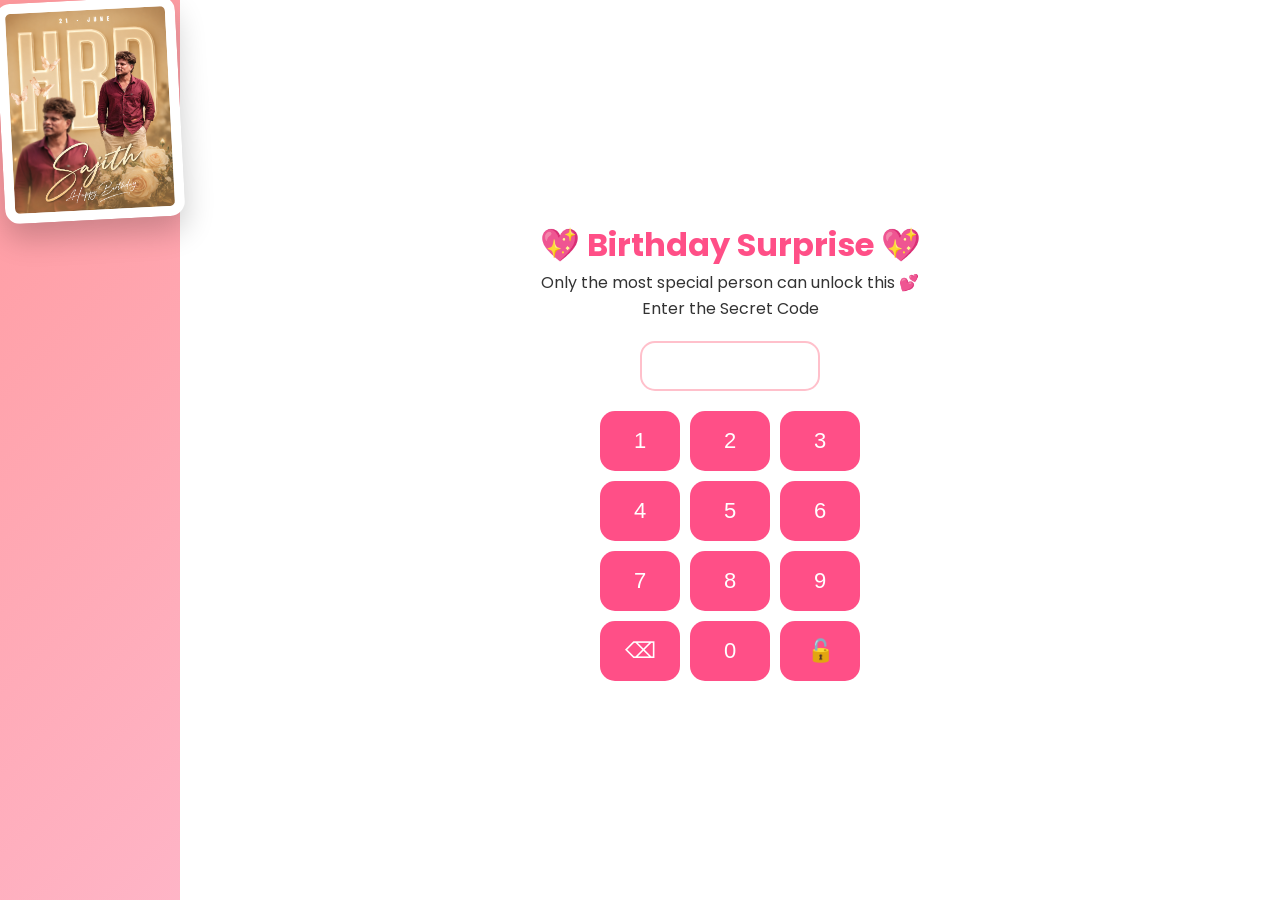
==== commit f46e7839: "Update index.html" ====
--- a/index.html
+++ b/index.html
@@ -268,7 +268,7 @@
         </div>
     </footer>
 
-    <script src="script.js"></script>
+    <script type="module" src="script.js"></script>
 
 <!-- Background Music -->
 <audio id="birthdaySong" loop>
--- a/styles.css
+++ b/styles.css
@@ -735,3 +735,22 @@
 .keypad button:hover{
     transform:scale(1.05);
 }
+
+.profile-photo{
+    margin-bottom:20px;
+}
+.profile-photo img{
+    width:180px;
+    height:220px;
+    object-fit:cover;
+    padding:10px;
+    background:white;
+    border-radius:15px;
+    box-shadow:0 15px 30px rgba(0,0,0,0.2);
+    transform:rotate(-3deg);
+}
+
+
+.profile-photo img:hover{
+    transform:scale(1.05);
+}
